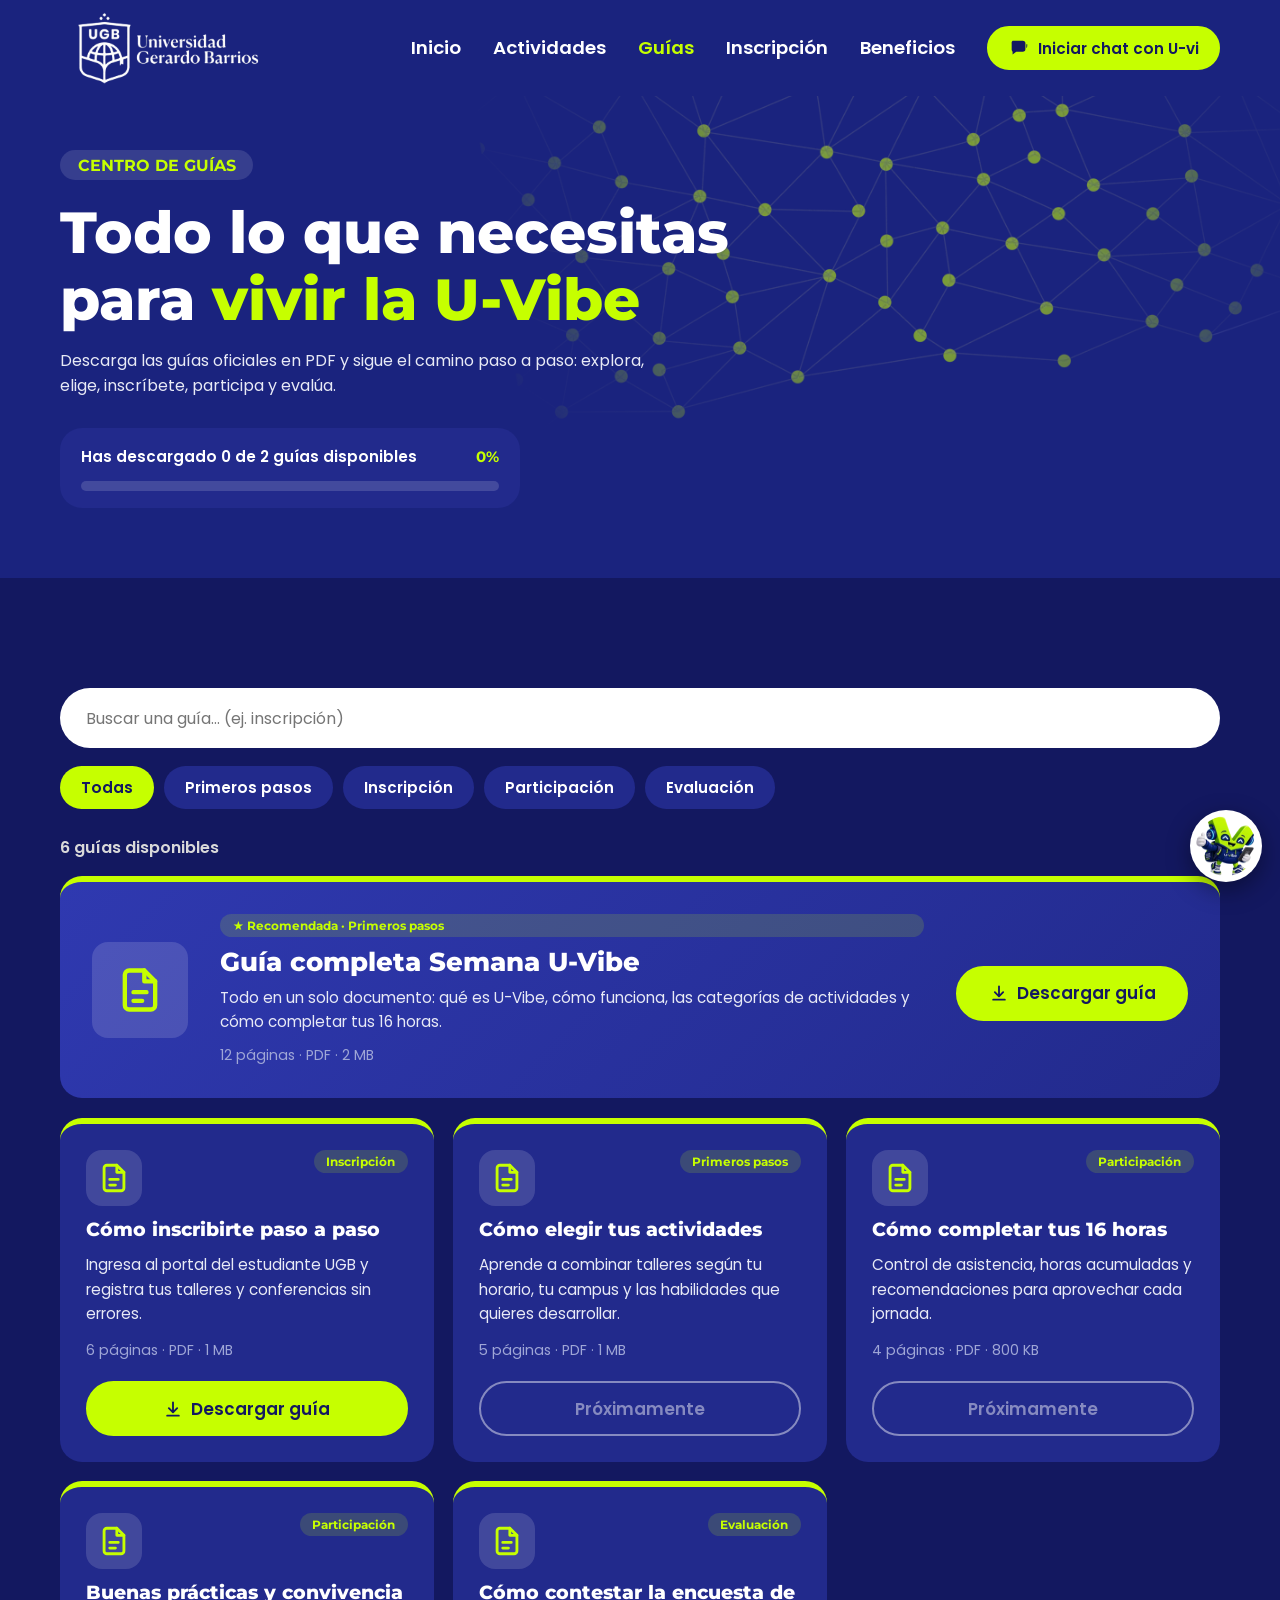
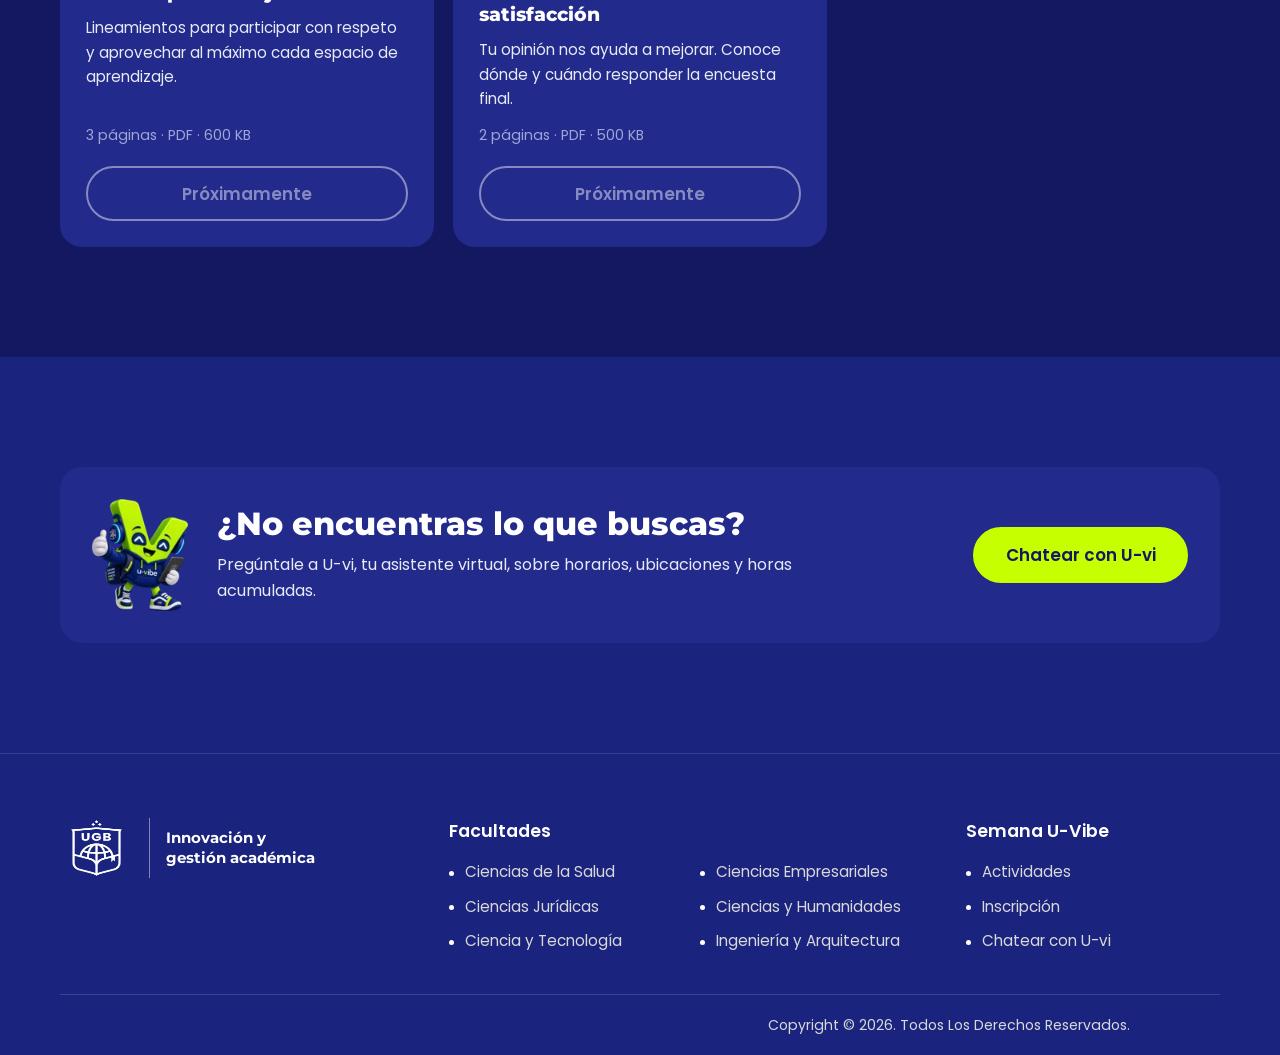
==== guias.html @ 53d3af49 "Add files via upload" ====
<!DOCTYPE html>
<html lang="es">
<head>
<meta charset="UTF-8">
<meta name="viewport" content="width=device-width, initial-scale=1">
<title>Guías | U-Vibe</title>
<!-- Logo que aparece en la pestaña del navegador -->
<link rel="icon" type="img/png" href="img/Logougb-azul.png">
<meta name="description" content="Descarga las guías oficiales de la Semana U-Vibe y prepárate para vivir la U.">
<meta name="theme-color" content="#1A237E">
<link rel="preconnect" href="https://fonts.googleapis.com">
<link rel="preconnect" href="https://fonts.gstatic.com" crossorigin>
<link href="https://fonts.googleapis.com/css2?family=Montserrat:wght@700;800&family=Poppins:wght@400;600&display=swap" rel="stylesheet">
<link rel="stylesheet" href="css/styles.css">
<link rel="stylesheet" href="css/guias.css">
</head>
<body>
<a class="skip" href="#main">Saltar al contenido</a>

<!-- ===== MENÚ (igual al del inicio; los enlaces apuntan a index.html) ===== -->
<header class="nav" id="nav">
  <div class="wrap nav__in">
    <a href="index.html#inicio" aria-label="UGB - Inicio"><img src="img/logo-ugb-blanco.png" alt="Universidad Gerardo Barrios" width="150" height="50"></a>
    <button class="burger" id="burger" aria-label="Abrir menú" aria-expanded="false" aria-controls="menu"><span></span></button>
    <nav class="menu" id="menu" aria-label="Principal">
      <a href="index.html#inicio">Inicio</a>
      <a href="index.html#actividades">Actividades</a>
      <a href="guias.html" class="is-active" aria-current="page">Guías</a>
      <a href="#" data-link="inscripcion" target="_blank" rel="noopener">Inscripción</a>
      <a href="index.html#beneficios">Beneficios</a>
      <button type="button" class="btn btn--sm" data-open-chat>
        <svg viewBox="0 0 24 24" aria-hidden="true"><path d="M4 4h12a3 3 0 0 1 3 3v6a3 3 0 0 1-3 3H9l-4 3v-3a3 3 0 0 1-1-2V7a3 3 0 0 1 1-3Zm14 8h1a2 2 0 0 0 2-2v-2h-1v4Z"/></svg>
        Iniciar chat con U-vi</button>
    </nav>
  </div>
</header>

<main id="main">
<!-- ===== ENCABEZADO ===== -->
<section class="ghero">
  <div class="hero__net" aria-hidden="true"></div>
  <div class="wrap ghero__in">
    <div>
      <p class="kicker pill">Centro de guías</p>
      <h1>Todo lo que necesitas para <em>vivir la U-Vibe</em></h1>
      <p class="lead" style="margin-left:0">Descarga las guías oficiales en PDF y sigue el camino paso a paso: explora, elige, inscríbete, participa y evalúa.</p>
      <div class="prog" aria-live="polite">
        <div class="prog__row"><span id="prog-text">Cargando…</span><b id="prog-pct">0%</b></div>
        <div class="prog__bar"><i id="prog-bar"></i></div>
      </div>
    </div>
    
  </div>
</section>

<!-- ===== BUSCADOR + FILTROS + GUÍAS ===== -->
<section class="sec sec--deep" id="guias">
  <div class="wrap">
    <div class="gtools">
      <label class="gsearch"><span class="sr">Buscar guía</span>
        <input type="search" id="g-text" placeholder="Buscar una guía… (ej. inscripción)" autocomplete="off"></label>
      <div class="chips" id="chips" role="group" aria-label="Filtrar por tema"></div>
    </div>
    <p class="count" id="g-count" aria-live="polite"></p>
    <div class="ggrid" id="ggrid"></div>
  </div>
</section>

<!-- ===== AYUDA ===== -->
<section class="sec">
  <div class="wrap gcta">
    <img src="img/viby-chat.webp" alt="" width="96" height="96" loading="lazy">
    <div><h2>¿No encuentras lo que buscas?</h2><p class="lead" style="margin-left:0">Pregúntale a U-vi, tu asistente virtual, sobre horarios, ubicaciones y horas acumuladas.</p></div>
    <button type="button" class="btn" data-open-chat>Chatear con U-vi</button>
  </div>
</section>
</main>

<!-- ===== PIE DE PÁGINA ===== -->
<footer class="foot">
  <div class="wrap foot__grid">

    <!-- Marca -->
    <div class="foot__brand">
      <a href="#inicio" class="foot__logo" aria-label="UGB - Innovación y gestión académica">
        <img src="img/logo-ico.png" alt="Universidad Gerardo Barrios" width="80" height="20" loading="lazy">
        <span>Innovación y<br>gestión académica</span>
      </a>
    </div>

    <!-- Facultades -->
    <div class="foot__col">
      <h3 class="foot__title">Facultades</h3>
      <ul class="foot__list foot__list--2">
        <li>Ciencias de la Salud</li>
        <li>Ciencias Empresariales</li>
        <li>Ciencias Jurídicas</li>
        <li>Ciencias y Humanidades</li>
        <li>Ciencia y Tecnología</li>
        <li>Ingeniería y Arquitectura</li>
      </ul>
    </div>

    <!-- Accesos rápidos de la Semana U-Vibe -->
    <div class="foot__col">
      <h3 class="foot__title">Semana U-Vibe</h3>
      <ul class="foot__list">
        <li><a href="estadisticas.html">Actividades</a></li>
        <li><a href="#" data-link="inscripcion" target="_blank" rel="noopener">Inscripción</a></li>
        <li><button type="button" class="uvi-open" data-open-chat>Chatear con U-vi</button></li>
      </ul>
    </div>
  </div>

  <div class="wrap foot__bottom">
    <p>Copyright © <span id="year">2026</span>. Todos Los Derechos Reservados.</p>
  </div>
</footer>

<!-- Botón flotante del chatbot -->
<button type="button" class="fab" data-open-chat aria-label="Chatear con U-vi" aria-expanded="false" aria-controls="uvi-root">
  <span class="fab__msg">¡Hola! Soy <b>U-vi</b><br>¿En qué puedo ayudarte?</span>
  <img src="img/viby-chat.webp" alt="" width="72" height="72">
</button>

<script src="js/data.js"></script>        <!-- reutiliza CONFIG.links (inscripción y chat) -->
<script src="js/guias-data.js"></script>  <!-- AQUÍ se agregan las guías -->
<script src="js/guias.js"></script>

<script src="js/analytics.js"></script>
<script src="js/uvi-knowledge.js"></script>
<script src="js/main.js"></script>
<script src="js/uvi-chat.js"></script>
</body>
</html>
---- css/styles.css ----
/* ===== TOKENS (paleta Semana U-Vibe + institucional UGB) ===== */
:root{
  --blue:#1A237E; --blue-inst:#1B237E; --deep:#131860;
  --lime:#C6FF00; --white:#fff; --grey:#D9D9D9; --muted:#6B7280;
  --card:#222a8c; --soft:#9fa6d6;               /* --soft: texto secundario legible sobre azul */
  --r:22px; --ease:cubic-bezier(.2,.7,.2,1);
  --f-title:'Montserrat',system-ui,sans-serif; --f-body:'Poppins',system-ui,sans-serif;
}
*{box-sizing:border-box;margin:0}
html{scroll-behavior:smooth;scroll-padding-top:84px}
body{font:400 1rem/1.6 var(--f-body);color:var(--white);background:var(--blue);overflow-x:hidden}
img{max-width:100%;height:auto;display:block}
h1,h2,h3{font-family:var(--f-title);font-weight:800;line-height:1.15}
h2{font-size:clamp(1.9rem,5vw,3.2rem);margin-bottom:.6rem}
h3{font-size:1.15rem}
.wrap{width:min(1160px,92%);margin-inline:auto}
.center{text-align:center}
.lead{max-width:62ch;margin:.5rem auto 0;color:#e8eaf6}
.kicker{font:700 1rem var(--f-title);color:var(--lime);text-transform:uppercase;margin-bottom:.4rem}
.pill{display:inline-block;background:rgba(255,255,255,.12);padding:.35rem 1.1rem;border-radius:99px}
.skip{position:absolute;left:-999px;background:var(--lime);color:var(--deep);padding:.6rem 1rem;z-index:99}
.skip:focus{left:8px;top:8px}
:focus-visible{outline:3px solid var(--lime);outline-offset:3px}

/* Botones */
.btn{display:inline-flex;align-items:center;gap:.5rem;justify-content:center;font:600 1.05rem var(--f-body);background:var(--lime);color:var(--deep);border:2px solid var(--lime);padding:.8rem 1.9rem;border-radius:99px;cursor:pointer;text-decoration:none;transition:transform .2s var(--ease),box-shadow .2s}
.btn:hover{transform:translateY(-2px);box-shadow:0 8px 22px rgba(198,255,0,.3)}
.btn--ghost{background:transparent;color:var(--white);border-color:var(--white)}
.btn--ghost:hover{box-shadow:0 8px 22px rgba(255,255,255,.15)}
.btn--sm{padding:.55rem 1.2rem;font-size:.95rem}
.btn svg{width:22px;fill:currentColor}

/* Menú */
.nav{position:fixed;inset:0 0 auto;z-index:64;background:var(--blue);transition:box-shadow .3s,background .3s}
.nav.scrolled{background:var(--deep);box-shadow:0 4px 24px rgba(0,0,0,.35)}
.nav__in{display:flex;align-items:center;justify-content:space-between;height: 96px;}
.menu{display:flex;align-items:center;gap:2rem}
.menu a:not(.btn){color:var(--white);font-weight:600;text-decoration:none;padding:.3rem 0;transition:color .2s}
.menu a:not(.btn):hover,.menu a.is-active{color:var(--lime)}
.burger{display:none;background:none;border:0;width:44px;height:44px;cursor:pointer}
.burger span,.burger span::before,.burger span::after{content:"";display:block;width:26px;height:3px;background:var(--white);border-radius:3px;margin:auto;position:relative;transition:.25s}
.burger span::before{top:-8px;position:absolute;left:0}.burger span::after{top:8px;position:absolute;left:0}
.burger span{position:relative}
.burger[aria-expanded=true] span{background:transparent}
.burger[aria-expanded=true] span::before{top:0;transform:rotate(45deg)}
.burger[aria-expanded=true] span::after{top:0;transform:rotate(-45deg)}

/* ===== MENÚ: tamaños (forzados) ===== */
header.nav .nav__in{height:96px !important}
header.nav .nav__in > a img{height:72px !important;width:auto !important}
header.nav .menu a:not(.btn){font-size:1.15rem !important}
html{scroll-padding-top:112px}
.hero{padding-top:160px}

/* Hero */
.hero{position:relative;padding:130px 0 70px;min-height:100svh;display:flex;align-items:center;overflow:hidden}
.hero__net{position:absolute;right:-6%;bottom:-8%;width:min(900px,85vw);aspect-ratio:1;background:url(../img/red.webp) center/contain no-repeat;opacity:.55;
  -webkit-mask-image:radial-gradient(closest-side,#000 40%,transparent);mask-image:radial-gradient(closest-side,#000 40%,transparent)}
.hero__in{position:relative;display:grid;grid-template-columns:1.1fr .9fr;align-items:center;gap:2rem}
.hero h1 img{width:min(520px,100%)}
.hero__sub{font:800 clamp(1.5rem,3.6vw,2.5rem)/1.2 var(--f-title);margin-top:1.4rem}
.hero__tag{font-size:clamp(1.05rem,2vw,1.4rem);font-weight:600;margin:.4rem 0 2rem}
.hero__cta{display:flex;flex-wrap:wrap;gap:1rem}
.hero__mascot img{width:min(520px,100%);margin-inline:auto;filter:drop-shadow(0 24px 30px rgba(0,0,0,.35));animation:float 5s ease-in-out infinite}
@keyframes float{50%{transform:translateY(-14px) rotate(1.5deg)}}

/* Secciones */
.sec{padding:clamp(60px,9vw,110px) 0}
.sec--deep{background:var(--deep)}
.stats{list-style:none;display:flex;justify-content:center;flex-wrap:wrap;gap:2rem 5rem;margin-bottom:4rem}
.stats b{display:block;font:800 clamp(2rem,5vw,2.8rem) var(--f-title);color:var(--lime)}
.stats li:nth-child(2) b{color:var(--white)}
.stats span{color:#e8eaf6}

/* Pasos */
.steps{list-style:none;display:grid;grid-template-columns:repeat(2,1fr);gap:1.2rem;margin-top:2.5rem;padding:0}
.steps li:last-child{grid-column:1/-1}
.card,.steps li,.benefit{background:var(--card);border-radius:var(--r);padding:1.6rem;transition:transform .25s var(--ease),background .25s}
.steps li:hover,.benefit:hover{transform:translateY(-4px);background:#2a33a0}
.ico{display:grid;place-items:center;width:64px;height:64px;border-radius:16px;background:rgba(255,255,255,.14);margin:0 auto .6rem}
.ico svg{width:34px;height:34px;fill:none;stroke:var(--lime);stroke-width:2;stroke-linecap:round;stroke-linejoin:round}
.steps small{display:block;font:800 .8rem var(--f-title);color:var(--lime);text-transform:uppercase}
.act__ico svg{width:16px;height:16px;fill:none;stroke:var(--lime);stroke-width:2;stroke-linecap:round;stroke-linejoin:round;display:block}

/* Categorías */
.cats{display:grid;grid-template-columns:repeat(4,1fr);gap:1.1rem;margin:2.5rem 0}
.cat{font:inherit;color:var(--white);text-align:left;background:var(--card);border:2px solid transparent;border-radius:var(--r);padding:1.4rem;cursor:pointer;transition:.25s var(--ease)}
.cat:hover{transform:translateY(-4px);border-color:var(--lime)}
.cat[aria-pressed=true]{background:var(--lime);color:var(--deep)}
.cat[aria-pressed=true] .ico{background:var(--deep)}
.cat .ico{margin:0 0 1rem}
.cat h3{margin-bottom:.2rem}
.cat span{font-size:.9rem;opacity:.85}

/* Filtros */
.filters{display:grid;grid-template-columns:2fr 1fr 1fr 1fr auto auto;gap:.9rem;align-items:end;background:var(--card);padding:1.3rem;border-radius:var(--r)}
.filters label{display:grid;gap:.3rem;font-size:.85rem;font-weight:600;color:var(--grey)}
.filters input,.filters select{font:inherit;color:var(--deep);background:var(--white);border:2px solid transparent;border-radius:12px;padding:.7rem .9rem;width:100%}
.filters input:focus,.filters select:focus{outline:none;border-color:var(--lime)}
.count{margin:1.6rem 0 1rem;font-weight:600;color:var(--grey)}

/* Tarjetas de actividad */
.grid{display:grid;grid-template-columns:repeat(auto-fill,minmax(300px,1fr));gap:1.35rem}
.act{background:var(--card);border-radius:var(--r);display:flex;flex-direction:column;overflow:hidden;border:1px solid rgba(198,255,0,.18);box-shadow:0 10px 28px rgba(0,0,0,.22);animation:pop .35s var(--ease) both;transition:transform .25s var(--ease),box-shadow .25s,border-color .25s}
.act:hover{transform:translateY(-6px);border-color:var(--lime);box-shadow:0 18px 36px rgba(0,0,0,.32)}
@keyframes pop{from{opacity:0;transform:scale(.96)}}
.act__media{position:relative;aspect-ratio:16/9;overflow:hidden;background:var(--deep)}
.act__media img{width:100%;height:100%;object-fit:cover;transition:transform .5s var(--ease)}
.act:hover .act__media img{transform:scale(1.07)}
.act__media::after{content:"";position:absolute;inset:auto 0 0;height:55%;background:linear-gradient(transparent,rgba(19,24,96,.92))}
.act__cat{position:absolute;left:1rem;bottom:1rem;z-index:1;font:700 .72rem var(--f-title);letter-spacing:.04em;text-transform:uppercase;background:var(--lime);color:var(--deep);padding:.32rem .75rem;border-radius:99px}
.act__body{padding:1.15rem 1.2rem 1.25rem;display:flex;flex-direction:column;gap:.95rem;flex:1}
.act h3{font-size:1.18rem;letter-spacing:-.02em;min-height:2.4em}
.act__meta{list-style:none;padding:0;margin:0;display:grid;grid-template-columns:1fr 1fr;gap:.65rem .55rem}
.act__meta li{display:flex;align-items:flex-start;gap:.55rem;min-width:0}
.act__meta small{display:block;font:700 .65rem var(--f-title);letter-spacing:.06em;text-transform:uppercase;color:var(--lime);margin-bottom:.1rem}
.act__meta span{font-size:.88rem;line-height:1.3;color:#eef0ff;min-width:0}
.act__ico{flex:none;display:grid;place-items:center;width:32px;height:32px;border-radius:10px;background:rgba(198,255,0,.12);border:1px solid rgba(198,255,0,.28)}
.act__ico svg{width:16px;height:16px;fill:none;stroke:var(--lime);stroke-width:2;stroke-linecap:round;stroke-linejoin:round}
.act__foot{margin-top:auto;display:flex;justify-content:space-between;align-items:center;gap:.8rem;padding-top:.9rem;border-top:1px solid rgba(255,255,255,.12)}
.act__hours{display:inline-flex;align-items:center;gap:.4rem;font:700 .82rem var(--f-title);color:var(--deep);background:var(--lime);padding:.35rem .7rem .35rem .4rem;border-radius:99px}
.act__hours .act__ico{width:24px;height:24px;background:var(--deep);border-color:transparent}
.act__hours .act__ico svg{width:13px;height:13px}
.act__seats{font-size:.88rem;color:var(--grey)}
.act__seats b{font:800 1.35rem var(--f-title);color:var(--lime);margin-right:.25rem}
.empty{grid-column:1/-1;text-align:center;padding:2.5rem;background:var(--blue);border-radius:var(--r)}

/* Beneficios */
.benefits{display:grid;grid-template-columns:repeat(2,1fr);gap:1.2rem;margin-top:2.5rem;text-align:left}
.benefit{display:flex;gap:1.2rem;align-items:center}
.benefit .ico{margin:0;flex:none}
.benefit p{color:#e8eaf6;font-size:.95rem}

/* Dudas */
.ask{display:grid;grid-template-columns:auto 1fr;gap:3rem;align-items:center}
.ask img{width:min(280px,34vw)}
.checks{list-style:none;padding:0;margin:1rem 0 1.8rem;display:grid;gap:.4rem}
.checks li::before{content:"✓";color:var(--lime);font-weight:800;margin-right:.6rem}

/* Footer + FAB */
.fab{position:fixed;right:18px;bottom:18px;z-index:40;display:flex;align-items:flex-end;gap:.6rem;text-decoration:none;background:none;border:0;padding:0;cursor:pointer;font:inherit;text-align:left;color:inherit}
.fab img{width:72px;height:72px;border-radius:50%;background:var(--white);padding:6px;box-shadow:0 8px 24px rgba(0,0,0,.4);transition:transform .25s var(--ease)}
.fab:hover img{transform:scale(1.1) rotate(-6deg)}
.fab__msg{background:var(--white);color:var(--deep);font-size:.85rem;line-height:1.3;padding:.7rem 1rem;border-radius:16px 16px 4px 16px;box-shadow:0 8px 24px rgba(0,0,0,.3);opacity:0;transform:translateY(8px);pointer-events:none;transition:.3s}
.fab:hover .fab__msg,.fab:focus-visible .fab__msg,.fab.hint .fab__msg{opacity:1;transform:none}

/* Revelado al hacer scroll (solo una vez por bloque) */
.reveal{opacity:0;transform:translateY(24px);transition:.7s var(--ease)}
.reveal.in{opacity:1;transform:none}

/* ===== PIE DE PÁGINA ===== */
.foot{background:var(--blue);padding-top:clamp(40px,6vw,64px);border-top:1px solid rgba(255,255,255,.12)}
.foot__grid{display:grid;grid-template-columns:1.1fr 1.5fr .8fr;gap:2.5rem}

.foot__logo{display:flex;align-items:center;gap:1rem;color:var(--white);text-decoration:none}
.foot__logo img{width:90px;height: 60px;;padding-right:1rem;border-right:1px solid rgba(255,255,255,.45)}
.foot__logo span{font:700 .95rem/1.3 var(--f-title)}
.foot__brand p{margin-top:1.2rem;max-width:30ch;font-size:.95rem;color:var(--grey)}

.foot__title{font:600 1.1rem var(--f-body);color:var(--white);margin-bottom:1rem}
.foot__list{list-style:none;padding:0;display:grid;gap:.65rem;font-size:.95rem;color:var(--grey)}
.foot__list--2{grid-template-columns:1fr 1fr;gap:.65rem 1.5rem}
.foot__list li{position:relative;padding-left:1rem}
.foot__list li::before{content:"";position:absolute;left:0;top:.72em;width:5px;height:5px;border-radius:50%;background:var(--white)}
.foot__list a,.foot__list .uvi-open{color:inherit;text-decoration:none;transition:color .2s;background:none;border:0;padding:0;font:inherit;cursor:pointer;text-align:left}
.foot__list a:hover,.foot__list .uvi-open:hover{color:var(--lime)}

body.uvi-lock{overflow:hidden}
body.uvi-lock .fab{visibility:hidden;pointer-events:none}

/* Chat U-vi */
.uvi{position:fixed;inset:0;z-index:200;pointer-events:none}
.uvi.is-open{pointer-events:auto}
.uvi__back{position:absolute;inset:0;background:rgba(10,12,48,.62);opacity:0;transition:opacity .22s}
.uvi.is-open .uvi__back{opacity:1}
.uvi__box{position:absolute;right:18px;bottom:18px;width:min(400px,calc(100vw - 24px));height:min(620px,calc(100svh - 24px));display:flex;flex-direction:column;background:#fff;color:var(--deep);border-radius:20px;box-shadow:0 20px 50px rgba(0,0,0,.45);overflow:hidden;transform:translateY(18px);transition:transform .22s var(--ease);isolation:isolate}
.uvi:not(.is-open) .uvi__box{transform:translateY(24px)}
.uvi.is-open .uvi__box{transform:none}
.uvi__head{display:flex;align-items:center;gap:.75rem;background:var(--blue);color:var(--white);padding:.85rem 1rem}
.uvi__head img{width:44px;height:44px;border-radius:50%;background:var(--white);padding:4px}
.uvi__head h2{font-size:1.05rem;margin:0}
.uvi__head p{margin:0;font-size:.78rem;color:var(--grey)}
.uvi__wa{margin-left:auto;color:var(--lime);font-size:.78rem;font-weight:600;text-decoration:none}
.uvi__x{margin-left:auto;background:none;border:0;color:var(--white);font-size:1.6rem;line-height:1;cursor:pointer;width:40px;height:40px}
.uvi__wa + .uvi__x{margin-left:.2rem}
.uvi__log{flex:1;overflow:auto;padding:1rem;display:flex;flex-direction:column;gap:.7rem;background:#f4f5fb}
.uvi__msg{max-width:88%;padding:.7rem .9rem;border-radius:16px;font-size:.92rem;line-height:1.45;white-space:normal}
.uvi__msg--bot{align-self:flex-start;background:var(--white);border-radius:16px 16px 16px 4px;box-shadow:0 2px 8px rgba(19,24,96,.08)}
.uvi__msg--user{align-self:flex-end;background:var(--blue);color:var(--white);border-radius:16px 16px 4px 16px}
.uvi__typing{display:flex;gap:5px;align-items:center;min-height:1.4em}
.uvi__typing span{width:7px;height:7px;border-radius:50%;background:var(--blue);opacity:.35;animation:uvi-dot 1s infinite}
.uvi__typing span:nth-child(2){animation-delay:.15s}.uvi__typing span:nth-child(3){animation-delay:.3s}
@keyframes uvi-dot{50%{opacity:1;transform:translateY(-2px)}}
.uvi__chips{display:flex;flex-wrap:wrap;gap:.4rem;padding:.55rem .8rem;background:#eef0f8;border-top:1px solid #e2e5f2}
.uvi__chip{font:600 .75rem var(--f-body);background:var(--white);color:var(--blue);border:1px solid #cfd3ea;border-radius:99px;padding:.35rem .7rem;cursor:pointer}
.uvi__chip:hover{border-color:var(--lime);background:#f7ffe6}
.uvi__form{display:flex;gap:.5rem;padding:.7rem;background:var(--white);border-top:1px solid #e2e5f2}
.uvi__form input{flex:1;font:inherit;border:2px solid #d9dcec;border-radius:99px;padding:.65rem 1rem;color:var(--deep)}
.uvi__form input:focus{outline:none;border-color:var(--blue)}
.uvi .btn{flex:none}
@media (max-width:480px){
  .uvi__box{right:0;bottom:0;width:100vw;height:100svh;border-radius:0}
}

.foot__bottom{margin-top:2.5rem;padding:1.2rem 90px 1.2rem 0;border-top:1px solid rgba(255,255,255,.15);text-align:right;font-size:.88rem;color:var(--grey)}
/* el padding derecho evita que el botón flotante de U-vi tape el texto */

/* ===== RESPONSIVE ===== */
@media (max-width:980px){
  .cats{grid-template-columns:repeat(2,1fr)}
  .filters{grid-template-columns:1fr 1fr}.filters label:first-child{grid-column:1/-1}
  .hero__in{grid-template-columns:1fr;text-align:center}.hero__cta{justify-content:center}
  .hero h1 img{margin-inline:auto}.hero__mascot{order:-1}.hero__mascot img{width:min(300px,70%)}
  .hero{padding-top:110px}
}
@media (max-width:820px){
  .burger{display:block}
  .menu{position:fixed;inset:88px 0 auto;flex-direction:column;gap:1.2rem;padding:1.8rem;background:var(--deep);transform:translateY(-120%);transition:transform .35s var(--ease);box-shadow:0 20px 30px rgba(0,0,0,.4)}
  .menu.open{transform:none}
}
@media (max-width:640px){
  .steps,.benefits{grid-template-columns:1fr}
  .cats{gap:.7rem}.cat{padding:1rem}
  .ask{grid-template-columns:1fr;text-align:center}.ask img{margin-inline:auto;width:200px}
  .checks{justify-items:center}
  .fab__msg{display:none}
}
@media (prefers-reduced-motion:reduce){
  *,*::before,*::after{animation:none!important;transition:none!important;scroll-behavior:auto!important}
  .reveal{opacity:1;transform:none}
}

@media (max-width:900px){
  .foot__grid{grid-template-columns:1fr 1fr}
  .foot__brand{grid-column:1/-1}
}
@media (max-width:560px){
  .foot__grid{grid-template-columns:1fr}
  .foot__list--2{grid-template-columns:1fr}
  .foot__bottom{text-align:center;padding:1.2rem 0 5.5rem}  /* espacio para el botón flotante */
}

/* ===== MENÚ ===== */
@media (max-width:820px){
  header.nav .menu{inset:96px 0 auto !important}
}
@media (max-width:640px){
  header.nav .nav__in{height:76px !important}
  header.nav .nav__in > a img{height:52px !important}
  header.nav .menu{inset:76px 0 auto !important}
}



.act__meta-wide{grid-column:1/-1;margin-top:.55rem;display:flex;align-items:center;gap:.55rem}
.act__meta-wide > span{display:block;min-width:0}
.act__meta-wide small{white-space:nowrap}
.act__meta-wide span{line-height:1.3}
.act__meta-wide span{display:flex;flex-direction:column;justify-content:center}
.foot__priv{margin-top:.4rem;font-size:.8rem;color:var(--soft)}


/* Ocultar la cantidad de cupos en las tarjetas */
.act__seats { display: none !important; }

/* Centrar el bloque de horas al quitar los cupos */
.act__foot { justify-content: center; }
---- css/guias.css ----
/* ===== PÁGINA GUÍAS (se carga después de styles.css y reutiliza sus variables) ===== */
.sr{position:absolute;width:1px;height:1px;overflow:hidden;clip:rect(0 0 0 0)}

/* Encabezado */
.ghero{position:relative;overflow:hidden;padding:150px 0 70px}
.ghero__in{position:relative;display:grid;grid-template-columns:1.25fr .75fr;gap:2rem;align-items:center}
.ghero h1{font-size:clamp(2.1rem,5.5vw,3.6rem);margin:.8rem 0 1rem}
.ghero h1 em{font-style:normal;color:var(--lime)}
.ghero__mascot img{width:min(380px,100%);margin-inline:auto;filter:drop-shadow(0 24px 30px rgba(0,0,0,.35));animation:float 5s ease-in-out infinite}
.prog{margin-top:1.8rem;max-width:460px;background:var(--card);border-radius:var(--r);padding:1.1rem 1.3rem}
.prog__row{display:flex;justify-content:space-between;gap:1rem;font-weight:600;font-size:.95rem}
.prog__row b{color:var(--lime);font-family:var(--f-title)}
.prog__bar{height:10px;border-radius:99px;background:rgba(255,255,255,.15);overflow:hidden;margin-top:.7rem}
.prog__bar i{display:block;height:100%;width:0;background:var(--lime);border-radius:99px;transition:width .6s var(--ease)}

/* Buscador y chips */
.gtools{display:grid;gap:1.1rem}
.gsearch input{width:100%;font:inherit;color:var(--deep);background:var(--white);border:2px solid transparent;border-radius:99px;padding:.95rem 1.5rem}
.gsearch input:focus{outline:none;border-color:var(--lime)}
.chips{display:flex;flex-wrap:wrap;gap:.6rem}
.chip{font:600 .95rem var(--f-body);color:var(--white);background:var(--card);border:2px solid transparent;border-radius:99px;padding:.5rem 1.2rem;cursor:pointer;transition:.2s var(--ease)}
.chip:hover{border-color:var(--lime)}
.chip[aria-pressed=true]{background:var(--lime);color:var(--deep)}

/* Tarjetas */
.ggrid{display:grid;grid-template-columns:repeat(auto-fill,minmax(300px,1fr));gap:1.2rem}
.gcard{position:relative;display:flex;flex-direction:column;gap:.8rem;background:var(--card);border-radius:var(--r);border-top:6px solid var(--lime);padding:1.6rem;animation:pop .4s var(--ease) both;transition:transform .25s var(--ease),background .25s}
.gcard:hover{transform:translateY(-5px);background:#2a33a0}
.gcard .ico{margin:0;width:56px;height:56px}
.gcard__top{display:flex;justify-content:space-between;align-items:flex-start;gap:1rem}
.gcard__cat{font:700 .78rem var(--f-title);background:rgba(198,255,0,.15);color:var(--lime);padding:.25rem .8rem;border-radius:99px}
.gcard h3{font-size:1.2rem}
.gcard p{color:#e8eaf6;font-size:.95rem}
.gcard__meta{margin-top:auto;color:var(--soft);font-size:.88rem}
.gcard .btn{width:100%;margin-top:.4rem}
.btn .dl{width:20px;height:20px;fill:none;stroke:currentColor;stroke-width:2.2;stroke-linecap:round;stroke-linejoin:round}
.btn[aria-disabled=true]{opacity:.45;pointer-events:none;background:transparent;color:var(--white);border-color:var(--white)}
.gcard.done::after{content:"✓ Descargada";position:absolute;top:1rem;right:1rem;font:700 .75rem var(--f-title);color:var(--deep);background:var(--lime);padding:.25rem .7rem;border-radius:99px}
.gcard.done .gcard__top{padding-top:1.6rem}

/* Guía destacada */
.gcard--feat{grid-column:1/-1;flex-direction:row;align-items:center;gap:2rem;padding:2rem;background:linear-gradient(135deg,#2f39b0,var(--card))}
.gcard--feat .ico{width:96px;height:96px;flex:none}
.gcard--feat .ico svg{width:52px;height:52px}
.gcard--feat h3{font-size:1.6rem}
.gcard--feat .btn{width:auto;flex:none}
.gcard__body{display:grid;gap:.6rem;flex:1}

/* Llamado a la acción */
.gcta{display:flex;align-items:center;gap:1.8rem;background:var(--card);border-radius:var(--r);padding:2rem}
.gcta img{width:96px;flex:none}
.gcta h2{font-size:clamp(1.4rem,3vw,2rem)}
.gcta>div{flex:1}

/* Aviso de descarga */
.toast{position:fixed;left:50%;bottom:24px;z-index:60;transform:translate(-50%,160%);background:var(--lime);color:var(--deep);font-weight:600;padding:.8rem 1.5rem;border-radius:99px;box-shadow:0 10px 30px rgba(0,0,0,.4);transition:transform .35s var(--ease)}
.toast.show{transform:translate(-50%,0)}

@media (max-width:900px){
  .ghero{padding-top:130px}
  .ghero__in{grid-template-columns:1fr;text-align:center}
  .ghero__mascot{order:-1}.ghero__mascot img{width:min(240px,60%)}
  .prog{margin-inline:auto}.ghero .lead{margin-inline:auto!important}
  .gcard--feat{flex-direction:column;align-items:flex-start}.gcard--feat .btn{width:100%}
  .gcta{flex-direction:column;text-align:center}.gcta .lead{margin-inline:auto!important}
}
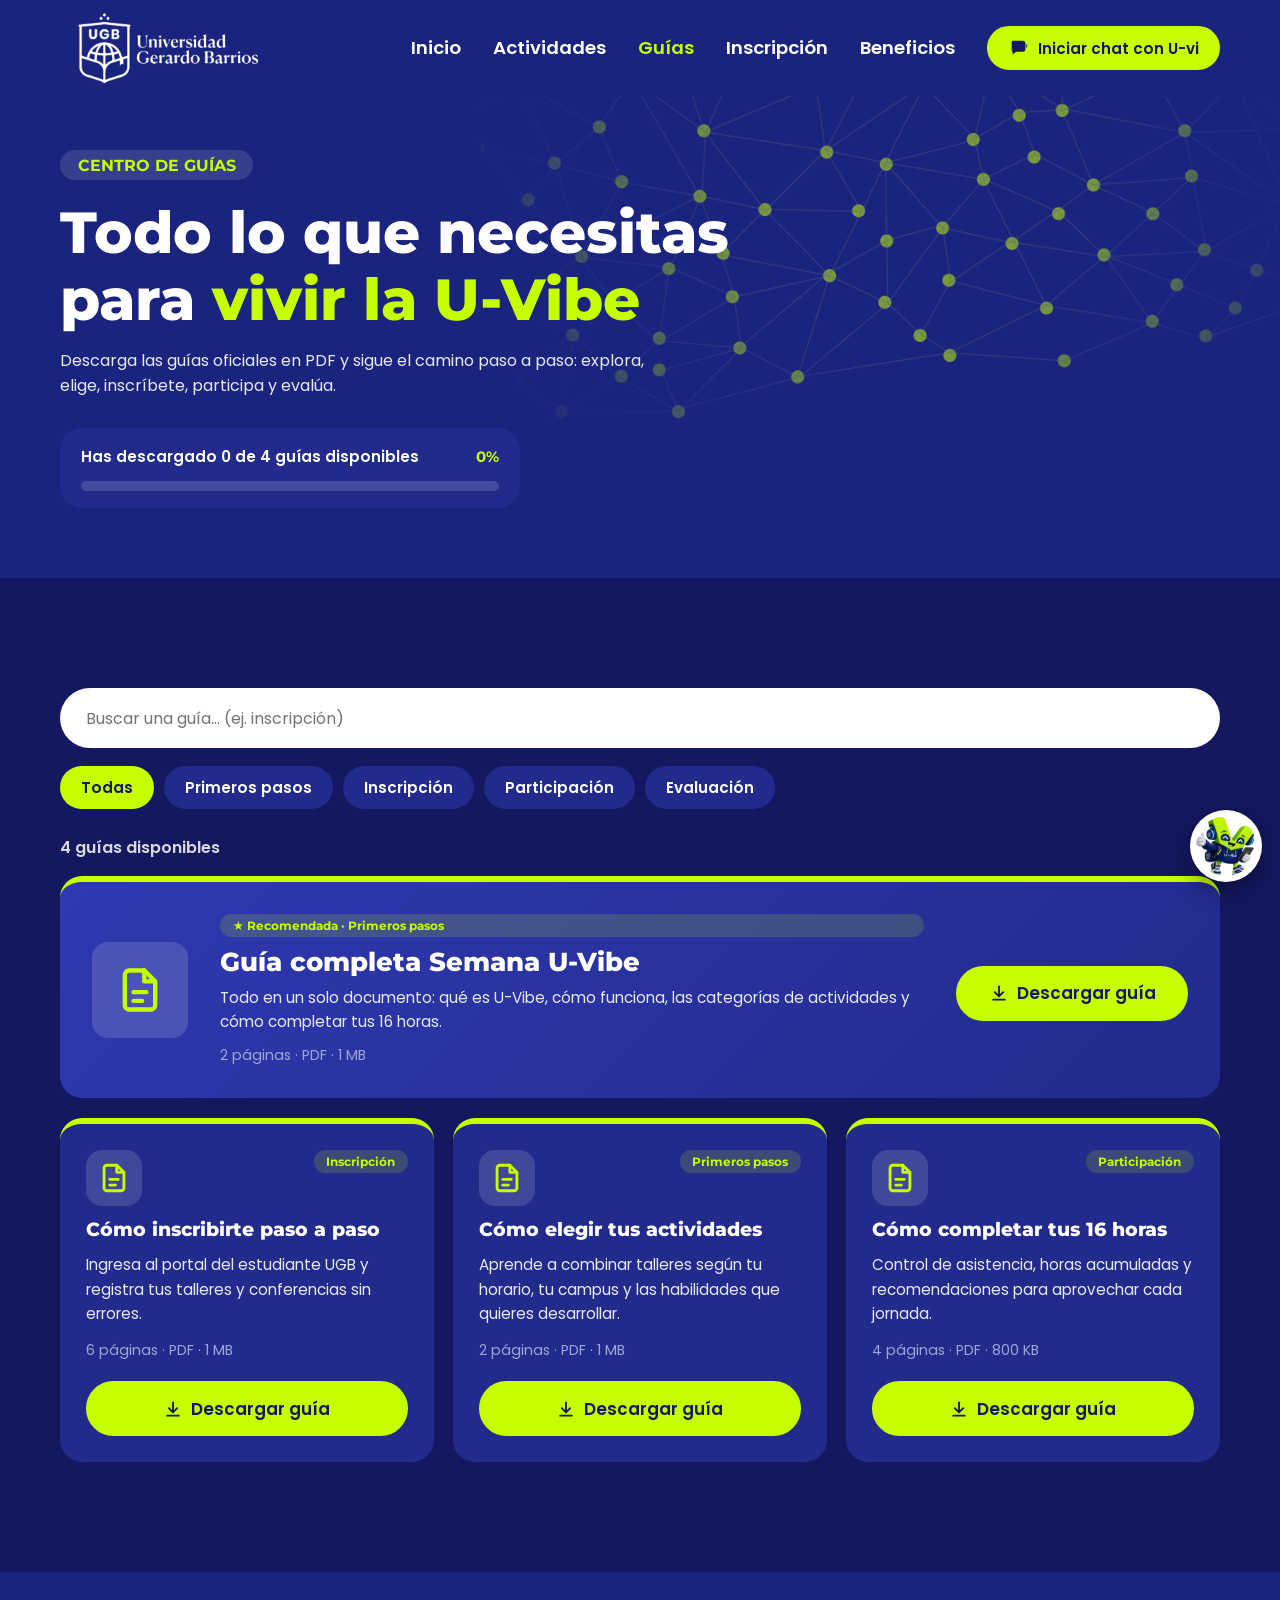
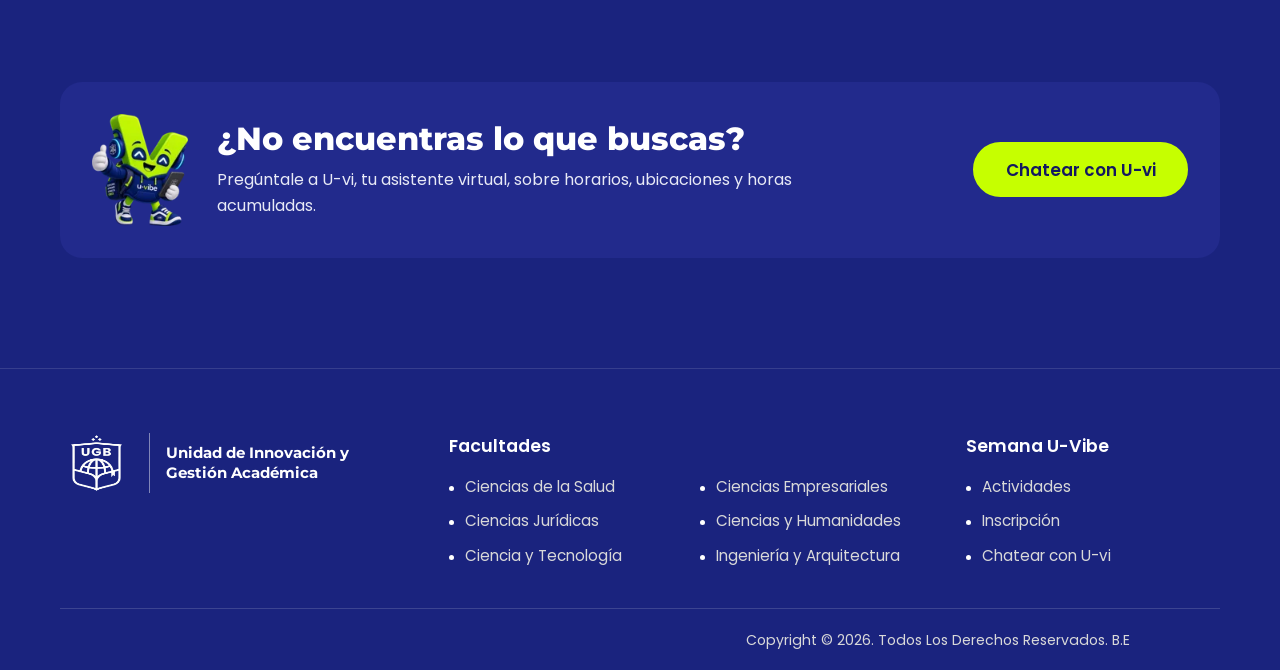
==== commit f691c348: "Update footer branding and copyright notice" ====
--- a/guias.html
+++ b/guias.html
@@ -84,7 +84,7 @@
     <div class="foot__brand">
       <a href="#inicio" class="foot__logo" aria-label="UGB - Innovación y gestión académica">
         <img src="img/logo-ico.png" alt="Universidad Gerardo Barrios" width="80" height="20" loading="lazy">
-        <span>Innovación y<br>gestión académica</span>
+        <span>Unidad de Innovación y<br>Gestión Académica</span>
       </a>
     </div>
 
@@ -113,7 +113,7 @@
   </div>
 
   <div class="wrap foot__bottom">
-    <p>Copyright © <span id="year">2026</span>. Todos Los Derechos Reservados.</p>
+    <p>Copyright © <span id="year">2026</span>. Todos Los Derechos Reservados. B.E</p>
   </div>
 </footer>
 
